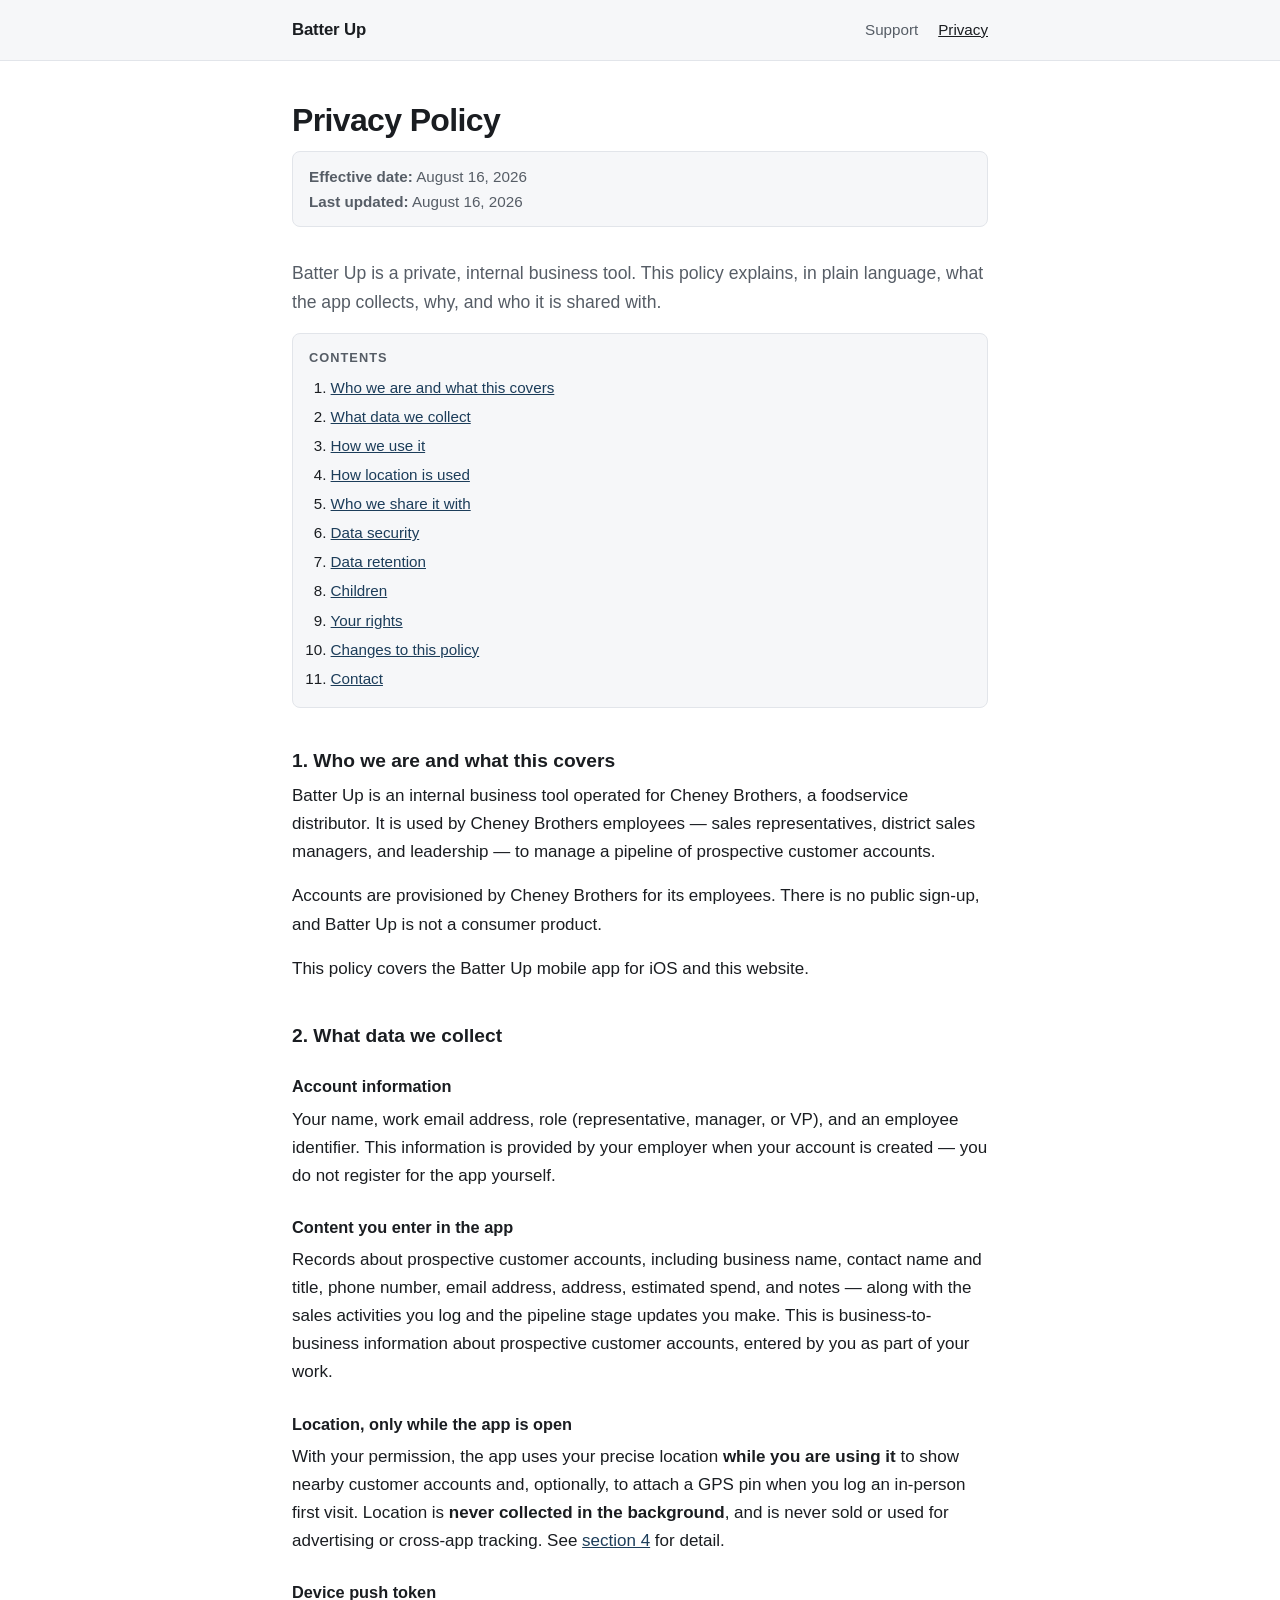
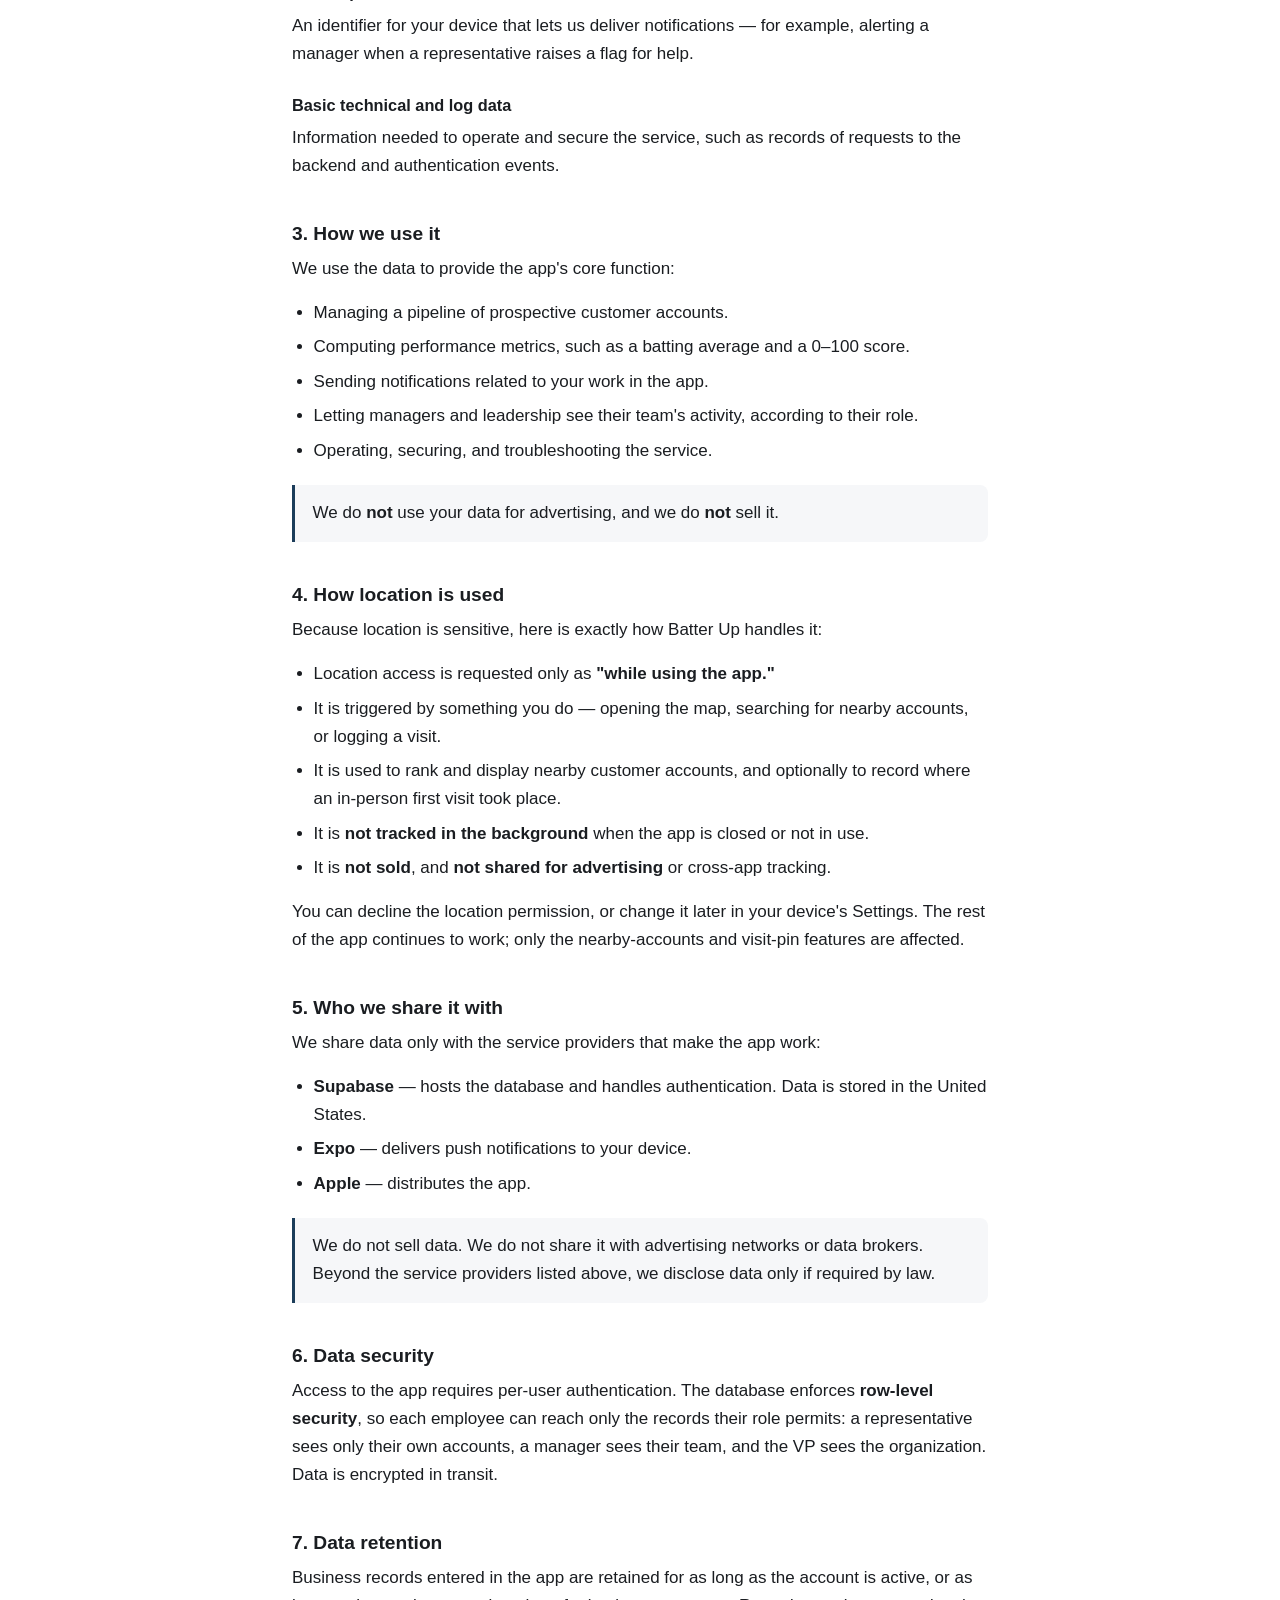
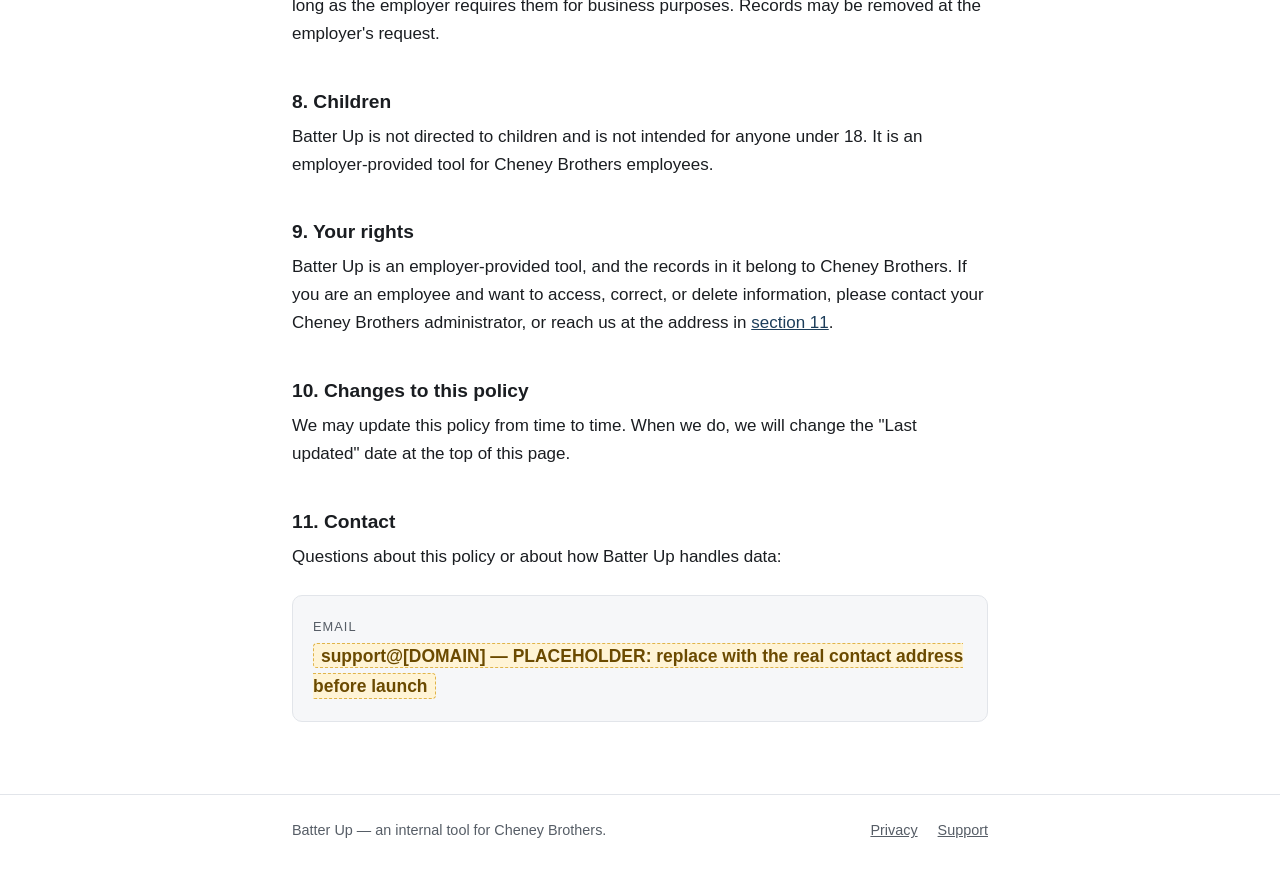
==== privacy/index.html @ e3a1ca4b "Add Batter Up public site: privacy policy, support, landing Static site for the App Store submission" ====
<!DOCTYPE html>
<html lang="en">
<head>
<meta charset="utf-8">
<meta name="viewport" content="width=device-width, initial-scale=1">
<title>Privacy Policy — Batter Up</title>
<meta name="description" content="Privacy Policy for the Batter Up app, an internal sales-accountability tool for Cheney Brothers.">
<link rel="stylesheet" href="../styles.css">
</head>
<body>

<header class="site">
  <div class="wrap">
    <a class="brand" href="../">Batter Up</a>
    <nav class="site">
      <a href="../support/">Support</a>
      <a href="../privacy/" aria-current="page">Privacy</a>
    </nav>
  </div>
</header>

<main>
  <div class="wrap">
    <h1>Privacy Policy</h1>

    <div class="dates">
      <p><strong>Effective date:</strong> August 16, 2026</p>
      <p><strong>Last updated:</strong> August 16, 2026</p>
    </div>

    <p class="lede">Batter Up is a private, internal business tool. This policy explains, in plain
    language, what the app collects, why, and who it is shared with.</p>

    <nav class="toc" aria-label="Contents">
      <h2>Contents</h2>
      <ol>
        <li><a href="#who-we-are">Who we are and what this covers</a></li>
        <li><a href="#what-we-collect">What data we collect</a></li>
        <li><a href="#how-we-use-it">How we use it</a></li>
        <li><a href="#location">How location is used</a></li>
        <li><a href="#sharing">Who we share it with</a></li>
        <li><a href="#security">Data security</a></li>
        <li><a href="#retention">Data retention</a></li>
        <li><a href="#children">Children</a></li>
        <li><a href="#your-rights">Your rights</a></li>
        <li><a href="#changes">Changes to this policy</a></li>
        <li><a href="#contact">Contact</a></li>
      </ol>
    </nav>

    <h2 id="who-we-are">1. Who we are and what this covers</h2>
    <p>Batter Up is an internal business tool operated for Cheney Brothers, a foodservice
    distributor. It is used by Cheney Brothers employees — sales representatives, district sales
    managers, and leadership — to manage a pipeline of prospective customer accounts.</p>
    <p>Accounts are provisioned by Cheney Brothers for its employees. There is no public sign-up,
    and Batter Up is not a consumer product.</p>
    <p>This policy covers the Batter Up mobile app for iOS and this website.</p>

    <h2 id="what-we-collect">2. What data we collect</h2>

    <h3>Account information</h3>
    <p>Your name, work email address, role (representative, manager, or VP), and an employee
    identifier. This information is provided by your employer when your account is created — you do
    not register for the app yourself.</p>

    <h3>Content you enter in the app</h3>
    <p>Records about prospective customer accounts, including business name, contact name and title,
    phone number, email address, address, estimated spend, and notes — along with the sales
    activities you log and the pipeline stage updates you make. This is business-to-business
    information about prospective customer accounts, entered by you as part of your work.</p>

    <h3>Location, only while the app is open</h3>
    <p>With your permission, the app uses your precise location <strong>while you are using it</strong>
    to show nearby customer accounts and, optionally, to attach a GPS pin when you log an in-person
    first visit. Location is <strong>never collected in the background</strong>, and is never sold or
    used for advertising or cross-app tracking. See <a href="#location">section 4</a> for detail.</p>

    <h3>Device push token</h3>
    <p>An identifier for your device that lets us deliver notifications — for example, alerting a
    manager when a representative raises a flag for help.</p>

    <h3>Basic technical and log data</h3>
    <p>Information needed to operate and secure the service, such as records of requests to the
    backend and authentication events.</p>

    <h2 id="how-we-use-it">3. How we use it</h2>
    <p>We use the data to provide the app's core function:</p>
    <ul>
      <li>Managing a pipeline of prospective customer accounts.</li>
      <li>Computing performance metrics, such as a batting average and a 0–100 score.</li>
      <li>Sending notifications related to your work in the app.</li>
      <li>Letting managers and leadership see their team's activity, according to their role.</li>
      <li>Operating, securing, and troubleshooting the service.</li>
    </ul>
    <div class="callout">
      <p>We do <strong>not</strong> use your data for advertising, and we do <strong>not</strong>
      sell it.</p>
    </div>

    <h2 id="location">4. How location is used</h2>
    <p>Because location is sensitive, here is exactly how Batter Up handles it:</p>
    <ul>
      <li>Location access is requested only as <strong>"while using the app."</strong></li>
      <li>It is triggered by something you do — opening the map, searching for nearby accounts, or
      logging a visit.</li>
      <li>It is used to rank and display nearby customer accounts, and optionally to record where an
      in-person first visit took place.</li>
      <li>It is <strong>not tracked in the background</strong> when the app is closed or not in use.</li>
      <li>It is <strong>not sold</strong>, and <strong>not shared for advertising</strong> or
      cross-app tracking.</li>
    </ul>
    <p>You can decline the location permission, or change it later in your device's Settings. The
    rest of the app continues to work; only the nearby-accounts and visit-pin features are affected.</p>

    <h2 id="sharing">5. Who we share it with</h2>
    <p>We share data only with the service providers that make the app work:</p>
    <ul>
      <li><strong>Supabase</strong> — hosts the database and handles authentication. Data is stored
      in the United States.</li>
      <li><strong>Expo</strong> — delivers push notifications to your device.</li>
      <li><strong>Apple</strong> — distributes the app.</li>
    </ul>
    <div class="callout">
      <p>We do not sell data. We do not share it with advertising networks or data brokers. Beyond
      the service providers listed above, we disclose data only if required by law.</p>
    </div>

    <h2 id="security">6. Data security</h2>
    <p>Access to the app requires per-user authentication. The database enforces
    <strong>row-level security</strong>, so each employee can reach only the records their role
    permits: a representative sees only their own accounts, a manager sees their team, and the VP
    sees the organization. Data is encrypted in transit.</p>

    <h2 id="retention">7. Data retention</h2>
    <p>Business records entered in the app are retained for as long as the account is active, or as
    long as the employer requires them for business purposes. Records may be removed at the
    employer's request.</p>

    <h2 id="children">8. Children</h2>
    <p>Batter Up is not directed to children and is not intended for anyone under 18. It is an
    employer-provided tool for Cheney Brothers employees.</p>

    <h2 id="your-rights">9. Your rights</h2>
    <p>Batter Up is an employer-provided tool, and the records in it belong to Cheney Brothers.
    If you are an employee and want to access, correct, or delete information, please contact your
    Cheney Brothers administrator, or reach us at the address in <a href="#contact">section 11</a>.</p>

    <h2 id="changes">10. Changes to this policy</h2>
    <p>We may update this policy from time to time. When we do, we will change the "Last updated"
    date at the top of this page.</p>

    <h2 id="contact">11. Contact</h2>
    <p>Questions about this policy or about how Batter Up handles data:</p>
    <div class="contact-card">
      <p class="label">Email</p>
      <p class="email"><span class="needs-fill">support@[DOMAIN] — PLACEHOLDER: replace with the real contact address before launch</span></p>
    </div>
  </div>
</main>

<footer class="site">
  <div class="wrap">
    <span>Batter Up — an internal tool for Cheney Brothers.</span>
    <span class="spacer"><a href="../privacy/">Privacy</a></span>
    <span><a href="../support/">Support</a></span>
  </div>
</footer>

</body>
</html>
---- styles.css ----
/* Batter Up website — single shared stylesheet.
   No external requests: no web fonts, no CDNs, no trackers. */

:root {
  --bg: #ffffff;
  --bg-soft: #f6f7f9;
  --text: #1a1d21;
  --text-muted: #565d66;
  --border: #e2e5ea;
  --accent: #1c3d5a;
  --accent-text: #ffffff;
  --flag-bg: #fff4d6;
  --flag-border: #e0b44a;
  --flag-text: #6b4a00;
  --maxw: 46rem;
}

@media (prefers-color-scheme: dark) {
  :root {
    --bg: #14171a;
    --bg-soft: #1c2024;
    --text: #e8eaed;
    --text-muted: #a3abb5;
    --border: #2c3238;
    --accent: #8fb8dc;
    --accent-text: #14171a;
    --flag-bg: #3a2f12;
    --flag-border: #8a6d24;
    --flag-text: #f0d79a;
  }
}

* { box-sizing: border-box; }

html { -webkit-text-size-adjust: 100%; }

body {
  margin: 0;
  background: var(--bg);
  color: var(--text);
  font-family: -apple-system, BlinkMacSystemFont, "Segoe UI", Roboto,
    "Helvetica Neue", Arial, sans-serif;
  font-size: 17px;
  line-height: 1.65;
}

.wrap {
  max-width: var(--maxw);
  margin: 0 auto;
  padding: 0 1.25rem;
}

/* Header / nav */
header.site {
  border-bottom: 1px solid var(--border);
  background: var(--bg-soft);
}

header.site .wrap {
  display: flex;
  flex-wrap: wrap;
  align-items: baseline;
  gap: 0.5rem 1.25rem;
  padding-top: 1rem;
  padding-bottom: 1rem;
}

.brand {
  font-size: 1.05rem;
  font-weight: 700;
  letter-spacing: -0.01em;
  color: var(--text);
  text-decoration: none;
}

nav.site {
  margin-left: auto;
  display: flex;
  gap: 1.25rem;
  font-size: 0.95rem;
}

nav.site a { color: var(--text-muted); text-decoration: none; }
nav.site a:hover,
nav.site a[aria-current="page"] { color: var(--text); text-decoration: underline; }

/* Content */
main { padding: 2.5rem 0 3rem; }

h1 {
  font-size: 2rem;
  line-height: 1.2;
  letter-spacing: -0.02em;
  margin: 0 0 0.75rem;
}

h2 {
  font-size: 1.2rem;
  line-height: 1.3;
  margin: 2.25rem 0 0.5rem;
  padding-top: 0.35rem;
}

h3 { font-size: 1.02rem; margin: 1.5rem 0 0.35rem; }

p, ul, ol { margin: 0 0 1rem; }
ul, ol { padding-left: 1.35rem; }
li { margin-bottom: 0.4rem; }

a { color: var(--accent); }

.lede { font-size: 1.1rem; color: var(--text-muted); }

.dates {
  margin: 0 0 2rem;
  padding: 0.75rem 1rem;
  background: var(--bg-soft);
  border: 1px solid var(--border);
  border-radius: 8px;
  font-size: 0.95rem;
  color: var(--text-muted);
}

.dates p { margin: 0; }

.callout {
  margin: 1.25rem 0;
  padding: 0.9rem 1.1rem;
  background: var(--bg-soft);
  border-left: 3px solid var(--accent);
  border-radius: 0 8px 8px 0;
}

.callout p:last-child { margin-bottom: 0; }

/* Deliberately loud so an unfilled placeholder cannot ship unnoticed. */
.needs-fill {
  background: var(--flag-bg);
  border: 1px dashed var(--flag-border);
  color: var(--flag-text);
  padding: 0.1em 0.4em;
  border-radius: 4px;
  font-weight: 700;
  font-size: 0.95em;
}

.toc {
  background: var(--bg-soft);
  border: 1px solid var(--border);
  border-radius: 8px;
  padding: 1rem 1rem 0.75rem;
  margin-bottom: 2rem;
}

.toc h2 {
  margin: 0 0 0.5rem;
  font-size: 0.8rem;
  text-transform: uppercase;
  letter-spacing: 0.08em;
  color: var(--text-muted);
  padding-top: 0;
}

.toc ol { margin-bottom: 0.25rem; font-size: 0.95rem; }
.toc li { margin-bottom: 0.25rem; }

dl.faq { margin: 0; }
dl.faq dt { font-weight: 700; margin-top: 1.25rem; }
dl.faq dd { margin: 0.25rem 0 0; color: var(--text-muted); }

.contact-card {
  margin: 1.5rem 0;
  padding: 1.25rem;
  background: var(--bg-soft);
  border: 1px solid var(--border);
  border-radius: 10px;
}

.contact-card p:last-child { margin-bottom: 0; }
.contact-card .label {
  font-size: 0.8rem;
  text-transform: uppercase;
  letter-spacing: 0.08em;
  color: var(--text-muted);
  margin-bottom: 0.25rem;
}

.email { font-size: 1.15rem; font-weight: 600; }

footer.site {
  border-top: 1px solid var(--border);
  padding: 1.5rem 0 2.5rem;
  font-size: 0.9rem;
  color: var(--text-muted);
}

footer.site .wrap { display: flex; flex-wrap: wrap; gap: 0.5rem 1.25rem; }
footer.site a { color: var(--text-muted); }
footer.site .spacer { margin-left: auto; }

@media (max-width: 34rem) {
  body { font-size: 16px; }
  h1 { font-size: 1.6rem; }
  nav.site { margin-left: 0; width: 100%; gap: 1rem; }
  footer.site .spacer { margin-left: 0; }
}
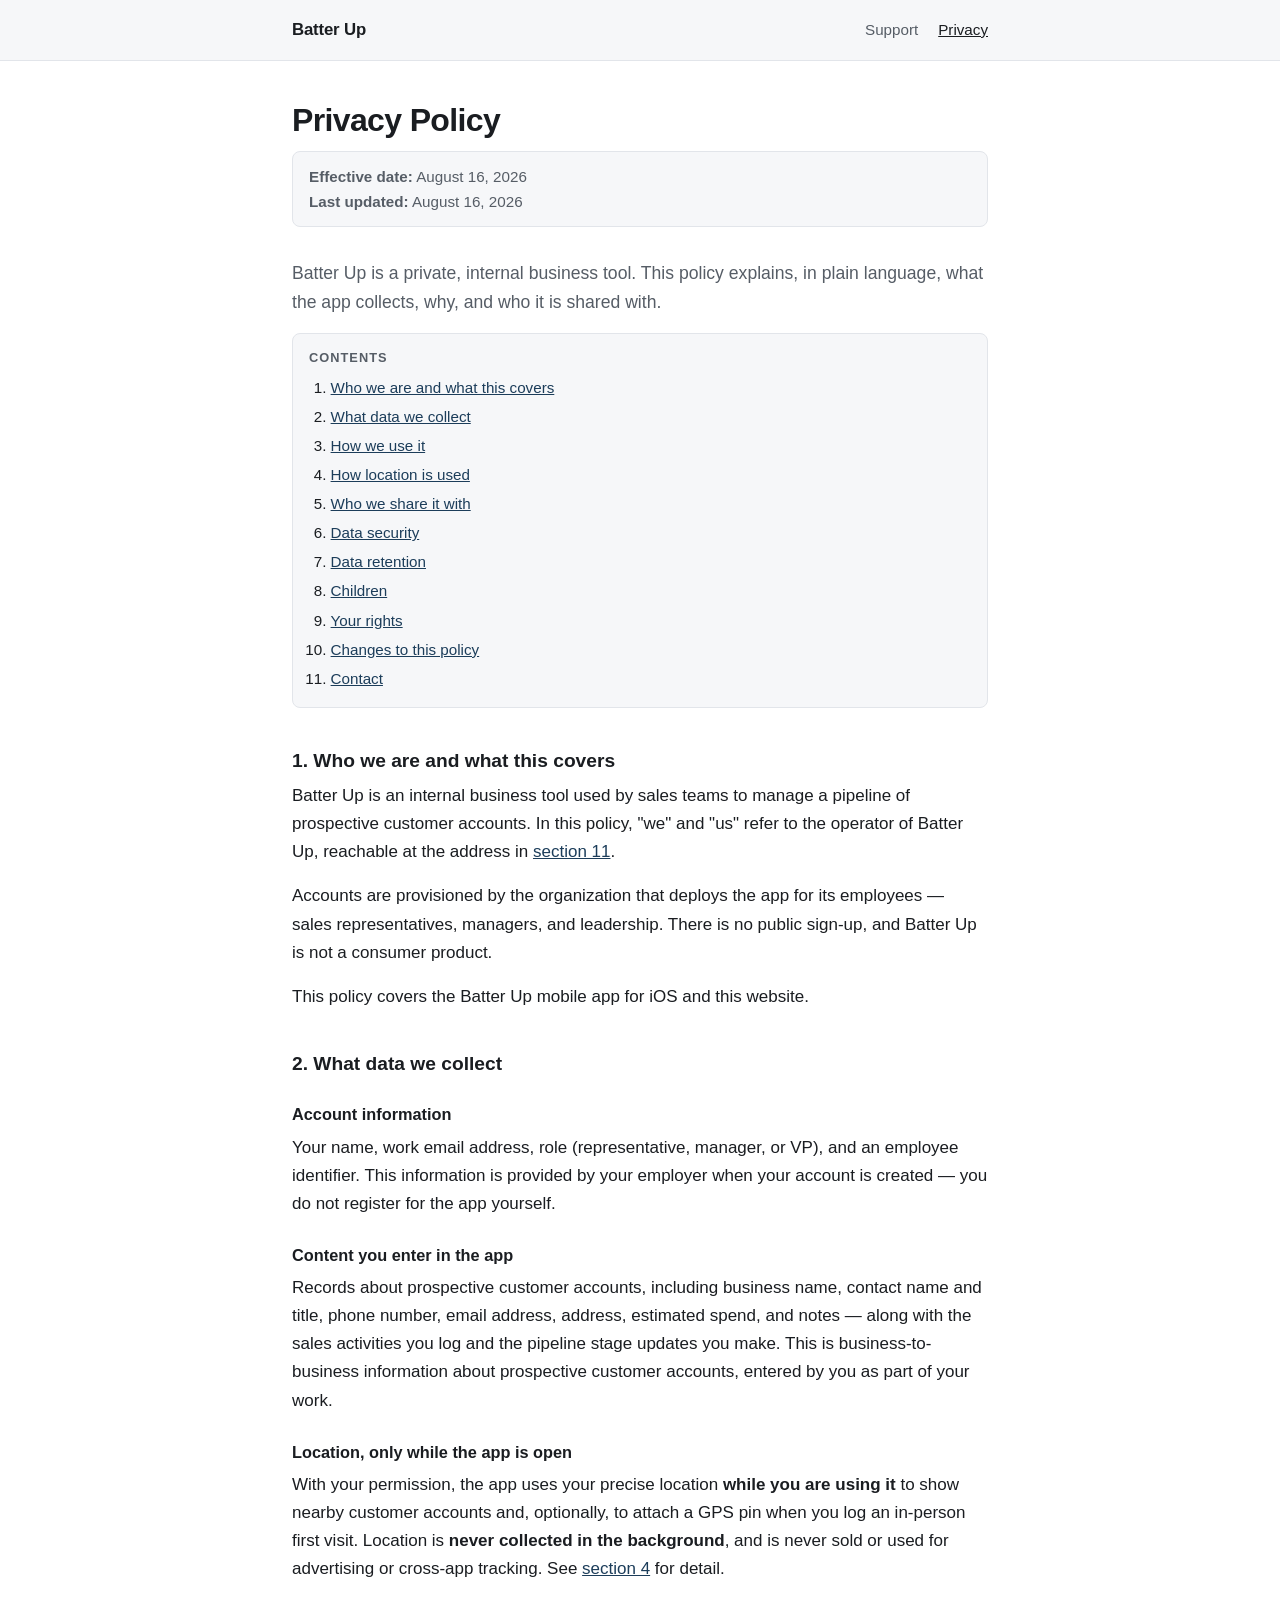
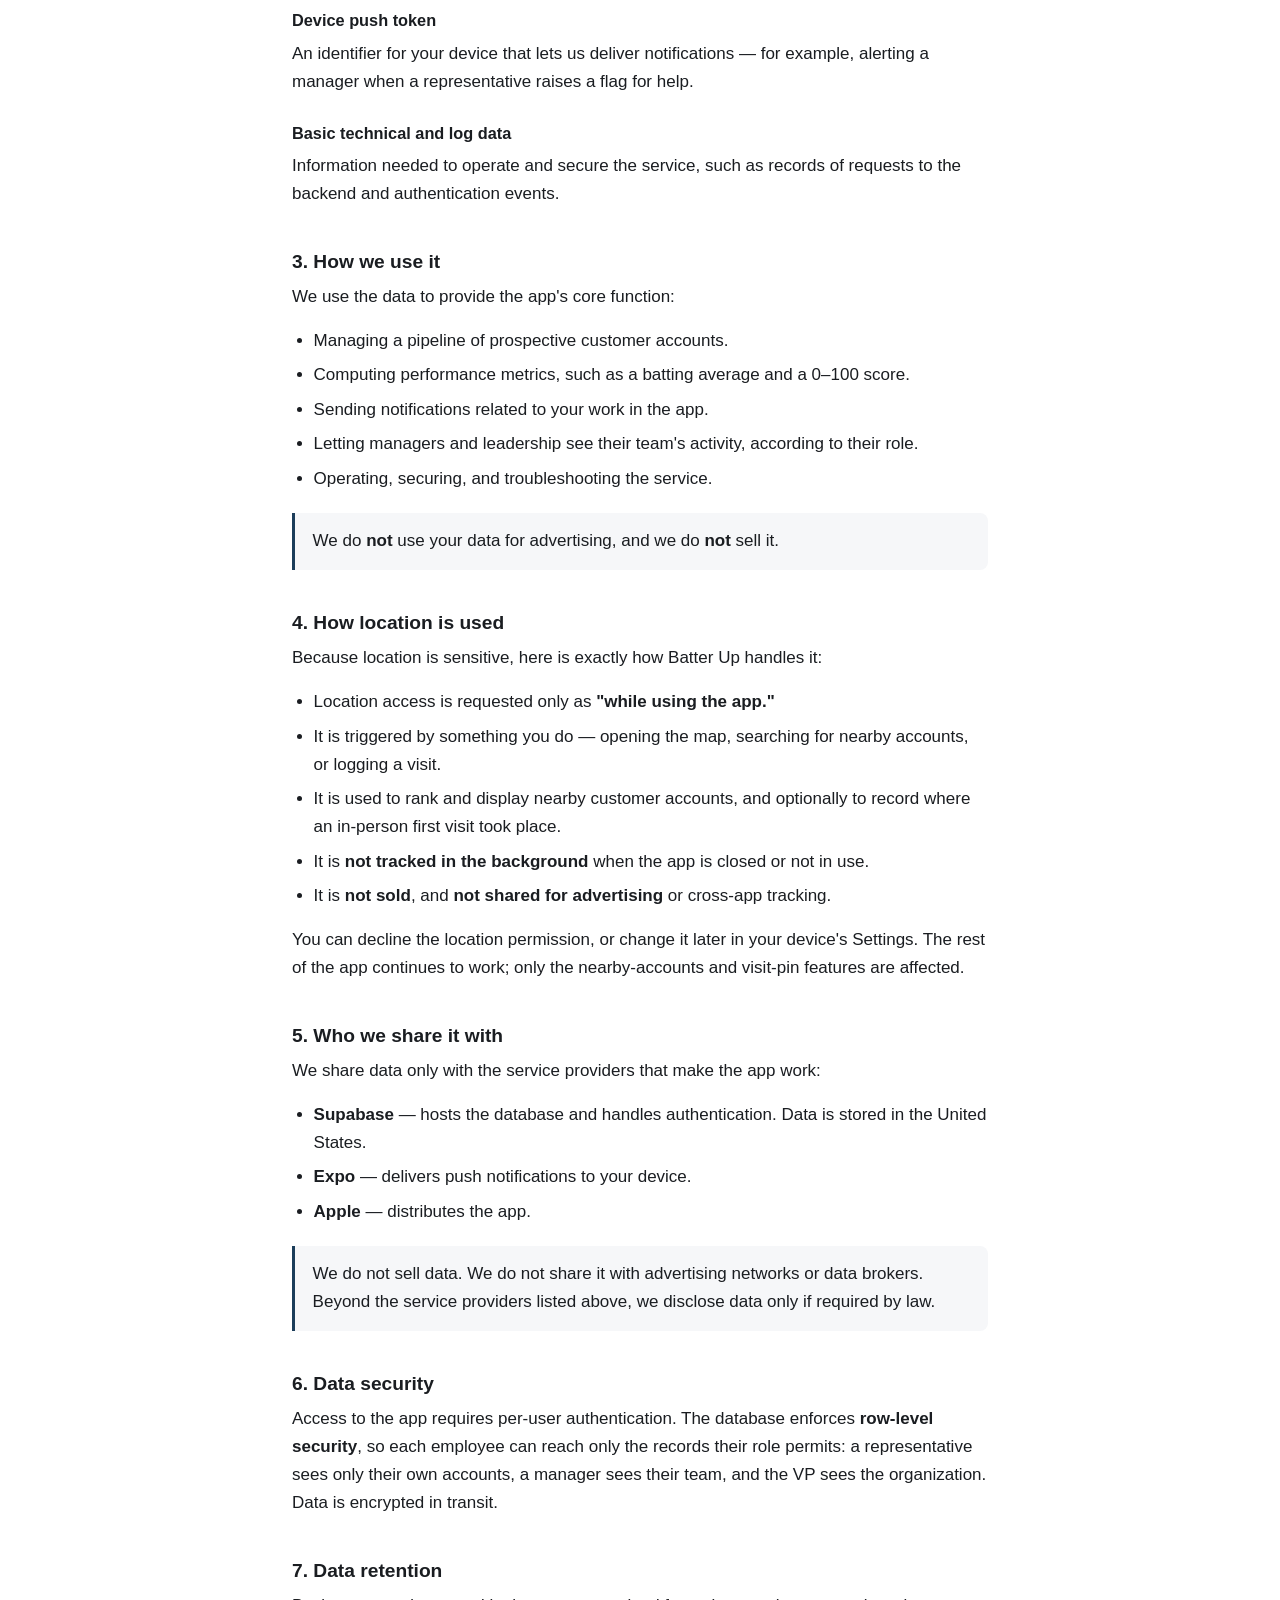
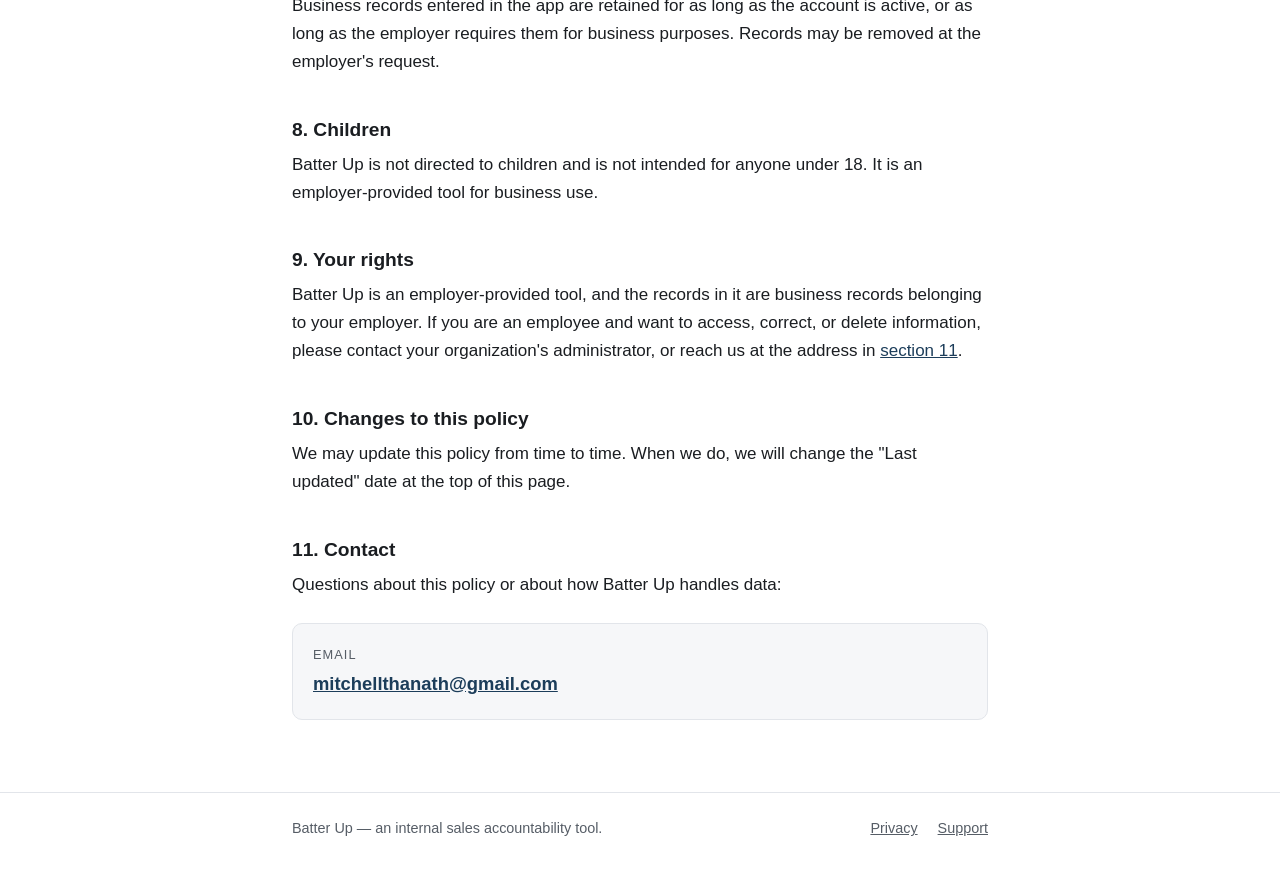
==== commit 90bd6800: "Remove company-specific branding; target Vercel deploy The site can no longer be associated with a s" ====
--- a/privacy/index.html
+++ b/privacy/index.html
@@ -4,17 +4,17 @@
 <meta charset="utf-8">
 <meta name="viewport" content="width=device-width, initial-scale=1">
 <title>Privacy Policy — Batter Up</title>
-<meta name="description" content="Privacy Policy for the Batter Up app, an internal sales-accountability tool for Cheney Brothers.">
-<link rel="stylesheet" href="../styles.css">
+<meta name="description" content="Privacy Policy for the Batter Up app, an internal sales-accountability tool for sales teams.">
+<link rel="stylesheet" href="/styles.css">
 </head>
 <body>
 
 <header class="site">
   <div class="wrap">
-    <a class="brand" href="../">Batter Up</a>
+    <a class="brand" href="/">Batter Up</a>
     <nav class="site">
-      <a href="../support/">Support</a>
-      <a href="../privacy/" aria-current="page">Privacy</a>
+      <a href="/support">Support</a>
+      <a href="/privacy" aria-current="page">Privacy</a>
     </nav>
   </div>
 </header>
@@ -49,11 +49,12 @@
     </nav>
 
     <h2 id="who-we-are">1. Who we are and what this covers</h2>
-    <p>Batter Up is an internal business tool operated for Cheney Brothers, a foodservice
-    distributor. It is used by Cheney Brothers employees — sales representatives, district sales
-    managers, and leadership — to manage a pipeline of prospective customer accounts.</p>
-    <p>Accounts are provisioned by Cheney Brothers for its employees. There is no public sign-up,
-    and Batter Up is not a consumer product.</p>
+    <p>Batter Up is an internal business tool used by sales teams to manage a pipeline of
+    prospective customer accounts. In this policy, "we" and "us" refer to the operator of Batter Up,
+    reachable at the address in <a href="#contact">section 11</a>.</p>
+    <p>Accounts are provisioned by the organization that deploys the app for its employees — sales
+    representatives, managers, and leadership. There is no public sign-up, and Batter Up is not a
+    consumer product.</p>
     <p>This policy covers the Batter Up mobile app for iOS and this website.</p>
 
     <h2 id="what-we-collect">2. What data we collect</h2>
@@ -138,12 +139,13 @@
 
     <h2 id="children">8. Children</h2>
     <p>Batter Up is not directed to children and is not intended for anyone under 18. It is an
-    employer-provided tool for Cheney Brothers employees.</p>
+    employer-provided tool for business use.</p>
 
     <h2 id="your-rights">9. Your rights</h2>
-    <p>Batter Up is an employer-provided tool, and the records in it belong to Cheney Brothers.
-    If you are an employee and want to access, correct, or delete information, please contact your
-    Cheney Brothers administrator, or reach us at the address in <a href="#contact">section 11</a>.</p>
+    <p>Batter Up is an employer-provided tool, and the records in it are business records belonging
+    to your employer. If you are an employee and want to access, correct, or delete information,
+    please contact your organization's administrator, or reach us at the address in
+    <a href="#contact">section 11</a>.</p>
 
     <h2 id="changes">10. Changes to this policy</h2>
     <p>We may update this policy from time to time. When we do, we will change the "Last updated"
@@ -153,16 +155,16 @@
     <p>Questions about this policy or about how Batter Up handles data:</p>
     <div class="contact-card">
       <p class="label">Email</p>
-      <p class="email"><span class="needs-fill">support@[DOMAIN] — PLACEHOLDER: replace with the real contact address before launch</span></p>
+      <p class="email"><a href="mailto:mitchellthanath@gmail.com">mitchellthanath@gmail.com</a></p>
     </div>
   </div>
 </main>
 
 <footer class="site">
   <div class="wrap">
-    <span>Batter Up — an internal tool for Cheney Brothers.</span>
-    <span class="spacer"><a href="../privacy/">Privacy</a></span>
-    <span><a href="../support/">Support</a></span>
+    <span>Batter Up — an internal sales accountability tool.</span>
+    <span class="spacer"><a href="/privacy">Privacy</a></span>
+    <span><a href="/support">Support</a></span>
   </div>
 </footer>
 
--- a/styles.css
+++ b/styles.css
@@ -9,9 +9,6 @@
   --border: #e2e5ea;
   --accent: #1c3d5a;
   --accent-text: #ffffff;
-  --flag-bg: #fff4d6;
-  --flag-border: #e0b44a;
-  --flag-text: #6b4a00;
   --maxw: 46rem;
 }
 
@@ -24,9 +21,6 @@
     --border: #2c3238;
     --accent: #8fb8dc;
     --accent-text: #14171a;
-    --flag-bg: #3a2f12;
-    --flag-border: #8a6d24;
-    --flag-text: #f0d79a;
   }
 }
 
@@ -133,17 +127,6 @@
 
 .callout p:last-child { margin-bottom: 0; }
 
-/* Deliberately loud so an unfilled placeholder cannot ship unnoticed. */
-.needs-fill {
-  background: var(--flag-bg);
-  border: 1px dashed var(--flag-border);
-  color: var(--flag-text);
-  padding: 0.1em 0.4em;
-  border-radius: 4px;
-  font-weight: 700;
-  font-size: 0.95em;
-}
-
 .toc {
   background: var(--bg-soft);
   border: 1px solid var(--border);
